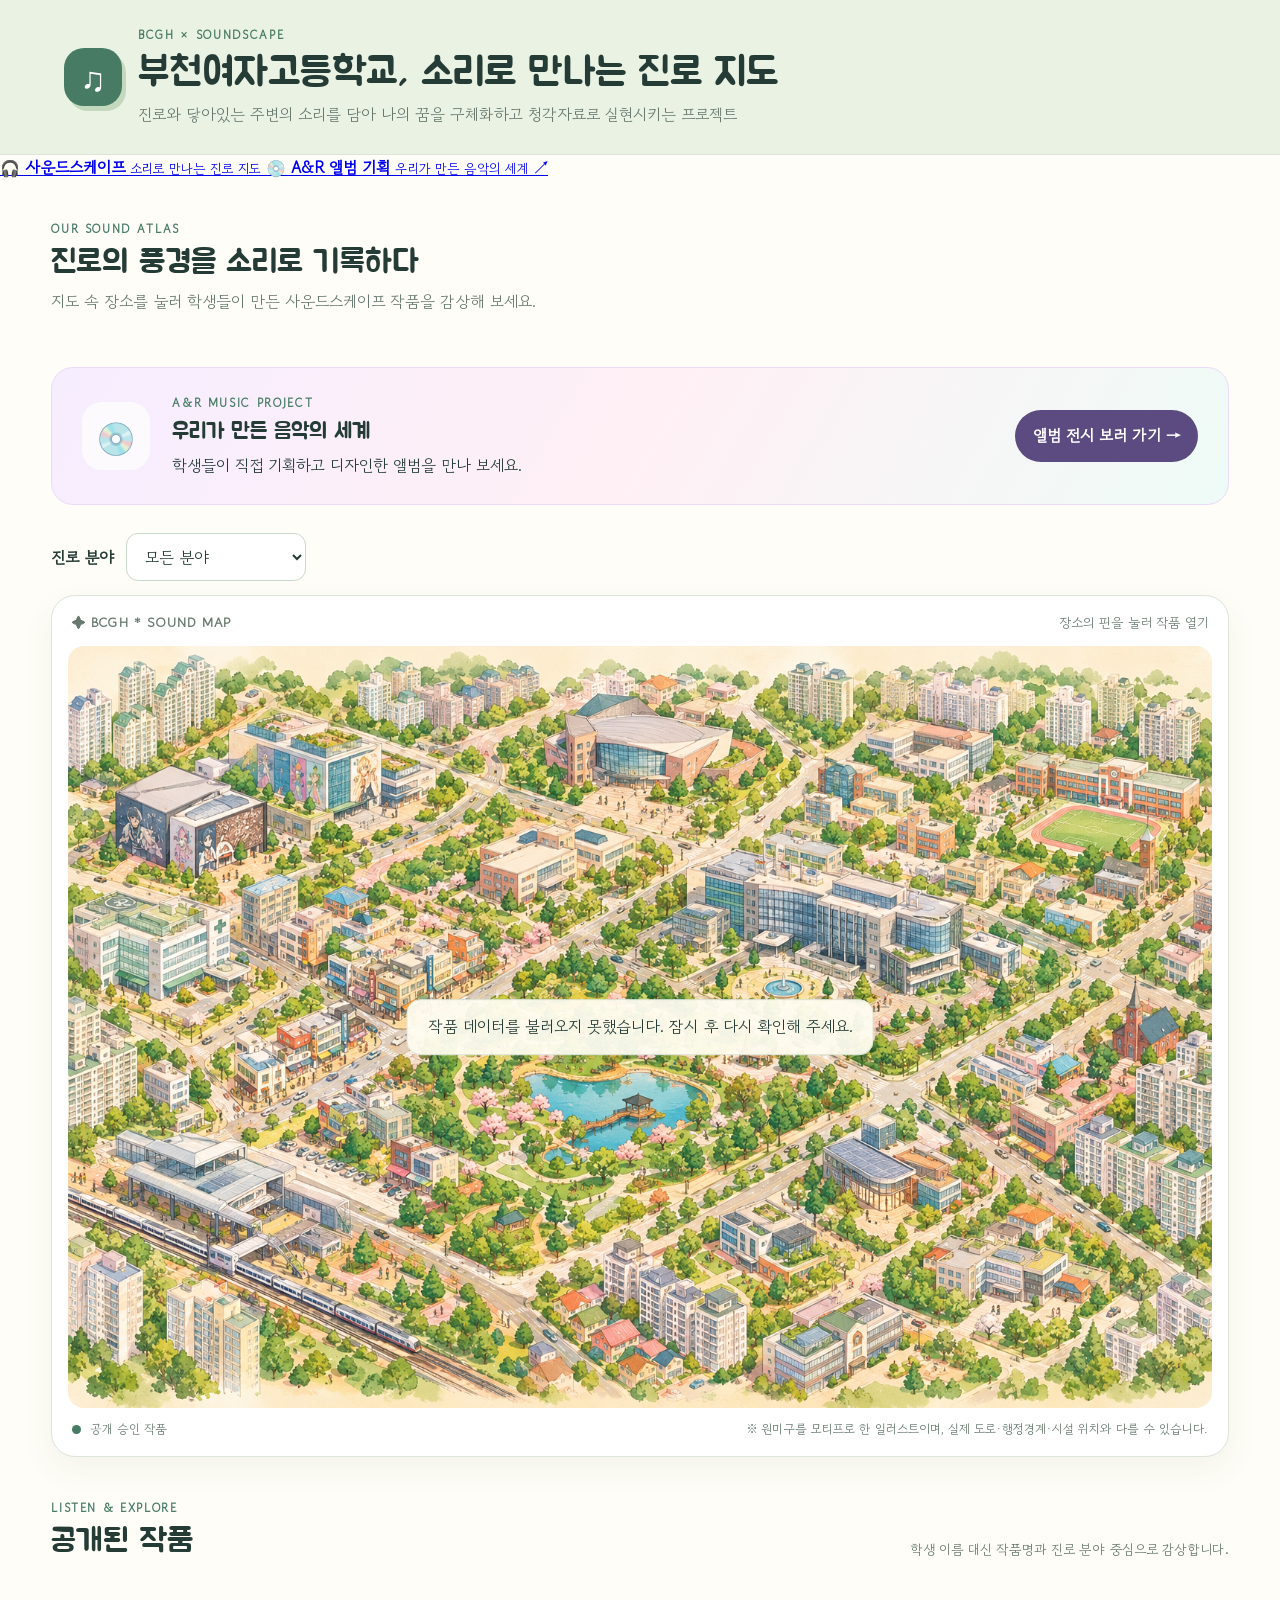
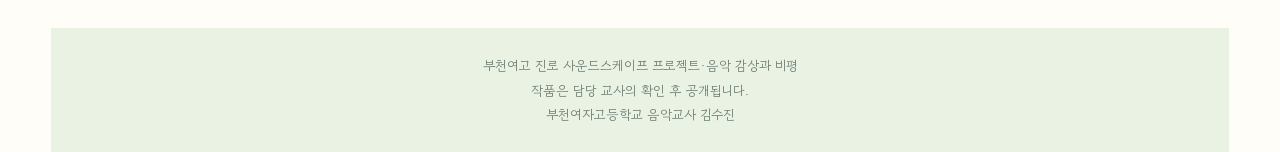
==== index.html @ 3df24463 "페이지 디자인 변경" ====
<!doctype html>
<html lang="ko">
<head>
  <meta charset="utf-8">
  <meta name="viewport" content="width=device-width, initial-scale=1">
  <meta name="description" content="진로 사운드스케이프 온라인 전시">
  <title>소리로 만나는 진로 지도</title>
  <link rel="stylesheet" href="styles.css">
</head>
<body>
  <header class="site-header">
    <div class="brand-mark" aria-hidden="true">♫</div>
    <div>
      <p class="eyebrow">BCGH × SOUNDSCAPE</p>
      <h1>부천여자고등학교, 소리로 만나는 진로 지도</h1>
      <p class="subtitle">진로와 닿아있는 주변의 소리를 담아 나의 꿈을 구체화하고 청각자료로 실현시키는 프로젝트</p>
    </div>
  </header>

  </header>

  <nav class="project-nav" aria-label="진로 체험 프로젝트">
    <a href="./index.html#soundscape-project" class="project-nav-item soundscape-nav">
      <span class="project-nav-icon">🎧</span>
      <span>
        <strong>사운드스케이프</strong>
        <small>소리로 만나는 진로 지도</small>
      </span>
    </a>

    <a href="./albums/" class="project-nav-item album-nav">
      <span class="project-nav-icon">💿</span>
      <span>
        <strong>A&R 앨범 기획</strong>
        <small>우리가 만든 음악의 세계</small>
      </span>
      <span class="project-nav-arrow">↗</span>
    </a>
  </nav>

  <main>

  <main>
   <section class="intro" id="soundscape-project">
      <div>
        <p class="section-kicker">OUR SOUND ATLAS</p>
        <h2>진로의 풍경을 소리로 기록하다</h2>
        <p>지도 속 장소를 눌러 학생들이 만든 사운드스케이프 작품을 감상해 보세요.</p>
      </div>
    </section>

    <section class="album-project-link">
      <div class="album-link-icon">💿</div>
      <div class="album-link-text">
        <p class="section-kicker">A&R MUSIC PROJECT</p>
        <h2>우리가 만든 음악의 세계</h2>
        <p>학생들이 직접 기획하고 디자인한 앨범을 만나 보세요.</p>
      </div>
      <a href="./albums/" class="album-link-button">
        앨범 전시 보러 가기 →
      </a>
    </section>

    <section class="toolbar" aria-label="작품 필터">
      <label for="careerFilter">진로 분야</label>

<select id="careerFilter">
  <option value="all">모든 분야</option>
  <option value="의료·보건·바이오">의료·보건·바이오</option>
  <option value="교육·사회복지">교육·사회복지</option>
  <option value="공학·기술·IT">공학·기술·IT</option>
  <option value="인문·사회·심리">인문·사회·심리</option>
  <option value="미디어·콘텐츠·광고">미디어·콘텐츠·광고</option>
  <option value="예술·디자인">예술·디자인</option>
  <option value="공공·법률·안전">공공·법률·안전</option>
</select>

      <span id="workCount" class="work-count" aria-live="polite"></span>
    </section>

    <section class="map-frame" aria-label="일러스트 지도와 작품 핀">
      <div class="map-heading">
        <span>✦ BCGH * SOUND MAP</span>
        <span class="map-hint">장소의 핀을 눌러 작품 열기</span>
      </div>
      <div class="map-canvas" id="mapCanvas">
        <img class="map-art" src="assets/illustrated-map.png" alt="부천 원미구의 도심과 공원, 문화시설을 모티프로 만든 일러스트 지도">
        <div id="pinLayer" class="pin-layer"></div>
        <div id="emptyMessage" class="empty-message" hidden>이 분야에 등록된 작품이 아직 없어요.</div>
      </div>
      <div class="map-legend">
        <span><i class="legend-dot"></i> 공개 승인 작품</span>
        <span>※ 원미구를 모티프로 한 일러스트이며, 실제 도로·행정경계·시설 위치와 다를 수 있습니다.</span>
      </div>
    </section>

    <section class="works-section">
      <div class="section-title-row">
        <div>
          <p class="section-kicker">LISTEN & EXPLORE</p>
          <h2>공개된 작품</h2>
        </div>
        <p class="small-note">학생 이름 대신 작품명과 진로 분야 중심으로 감상합니다.</p>
      </div>
      <div id="workList" class="work-list"></div>
    </section>
  </main>

  <footer>
    <p>부천여고 진로 사운드스케이프 프로젝트·음악 감상과 비평</p>
    <p>작품은 담당 교사의 확인 후 공개됩니다.</p>
    <p>부천여자고등학교 음악교사 김수진</p>
  </footer>

  <dialog id="workDialog" class="work-dialog">
    <button id="closeDialog" class="close-button" aria-label="팝업 닫기">×</button>
    <p id="dialogCareer" class="dialog-career"></p>
    <h2 id="dialogTitle"></h2>
    <p id="dialogPlace" class="dialog-place"></p>
    <div id="videoArea" class="video-area"></div>
    <h3>작품 기획 의도</h3>
    <p id="dialogDescription" class="dialog-description"></p>

    <p class="dialog-credit">작품 정보는 교사 검토 후 공개되었습니다.</p>
  </dialog>

  <script src="works.js"></script>
  <script src="app.js"></script>
</body>
</html>
---- styles.css ----
@import url('https://fonts.googleapis.com/css2?family=Gowun+Dodum&family=Jua&display=swap');

:root {
--ink: #243b36;
--muted: #687a70;
--paper: #fffdf7;
--green: #477b63;
--green-dark: #2d5946;
--peach: #f2b48d;
--line: #dce5d8;
--card: #ffffff;
}
* { box-sizing: border-box; }
body {
margin: 0; background: var(--paper); color: var(--ink);
font-family: "Gowun Dodum", sans-serif; line-height: 1.6;
}
.site-header {
display: flex; align-items: center; gap: 16px; padding: 26px max(5vw, 20px);
background: #eaf2e4; border-bottom: 1px solid var(--line);
}
.brand-mark {
width: 58px; height: 58px; border-radius: 20px; display: grid; place-items: center;
background: var(--green); color: white; font-size: 34px; box-shadow: 4px 5px 0 #c4d8bd;
}
.eyebrow, .section-kicker { margin: 0 0 4px; letter-spacing: .14em; color: var(--green); font-size: .74rem; font-weight: bold; }
h1, h2, h3, p { margin-top: 0; }
h1, h2 { font-family: "Jua", sans-serif; font-weight: 400; line-height: 1.2; }
h1 { font-size: clamp(1.65rem, 4vw, 2.5rem); margin-bottom: 5px; }
.subtitle { margin: 0; color: var(--muted); }
main { width: min(1180px, 92vw); margin: 0 auto; }
.intro { display: flex; justify-content: space-between; align-items: end; gap: 24px; padding: 40px 0 24px; }
.intro h2, .section-title-row h2 { margin-bottom: 8px; font-size: clamp(1.5rem, 3vw, 2rem); }
.intro p:last-child { margin-bottom: 0; color: var(--muted); }
.submit-link {
flex-shrink: 0; text-decoration: none; color: white; background: var(--green-dark);
padding: 12px 18px; border-radius: 999px; font-weight: bold;
}
.submit-link:hover { background: var(--green); }
.toolbar { display: flex; align-items: center; gap: 12px; margin: 12px 0 14px; }
.toolbar label { font-weight: bold; }
select { border: 1px solid #c8d8c8; background: white; color: var(--ink); padding: 10px 14px; border-radius: 12px; font: inherit; }
.work-count { margin-left: auto; color: var(--muted); font-size: .9rem; }
.map-frame { background: #fff; border: 1px solid var(--line); border-radius: 24px; padding: 16px; box-shadow: 0 12px 32px #294c3510; }
.map-heading, .map-legend { display: flex; justify-content: space-between; gap: 12px; color: var(--muted); font-size: .83rem; }
.map-heading { padding: 0 4px 12px; font-weight: bold; letter-spacing: .08em; }
.map-hint { letter-spacing: 0; font-weight: normal; }
.map-canvas { position: relative; overflow: hidden; border-radius: 16px; background: #eaf3df; isolation: isolate; }
.map-art { display: block; width: 100%; height: auto; }
.pin-layer { position: absolute; inset: 0; pointer-events: none; }
.map-pin {
position: absolute; transform: translate(-50%, -100%); pointer-events: auto;
display: inline-flex; align-items: center; justify-content: center; gap: 6px;
border: 2px solid #fffdf7; background: #315e49; color: white;
border-radius: 999px; padding: 8px 12px; min-height: 38px;
box-shadow: 0 4px 0 #24493635, 0 8px 18px #1f3d2c30;
cursor: pointer; font-family: inherit; font-weight: bold;
font-size: clamp(11px, 1.15vw, 14px); white-space: nowrap;
max-width: 32%; overflow: hidden; text-overflow: ellipsis;
transition: transform .16s ease, background .16s ease, box-shadow .16s ease;
}
.pin-icon { font-size: 1.12em; line-height: 1; flex: 0 0 auto; }
.pin-label { overflow: hidden; text-overflow: ellipsis; }
.map-pin::after {
content: ""; position: absolute; width: 9px; height: 9px; bottom: -6px;
left: calc(50% - 5px); background: #315e49; transform: rotate(45deg);
border-right: 2px solid #fffdf7; border-bottom: 2px solid #fffdf7;
}
.map-pin:hover, .map-pin:focus-visible {
background: #a95d3d; outline: 3px solid #fff8;
transform: translate(-50%, -100%) scale(1.04);
box-shadow: 0 4px 0 #24493635, 0 10px 22px #1f3d2c40;
}
.map-pin:hover::after, .map-pin:focus-visible::after { background: #a95d3d; }
.empty-message { position: absolute; left: 50%; top: 50%; transform: translate(-50%, -50%); background: #fffdf2ee; border: 1px solid var(--line); border-radius: 14px; padding: 14px 20px; text-align: center; }
.map-legend { padding: 12px 4px 0; font-size: .78rem; }
.legend-dot { display: inline-block; width: 9px; height: 9px; background: var(--green); border-radius: 50%; margin-right: 5px; }
.works-section { padding: 42px 0; }
.section-title-row { display: flex; align-items: end; justify-content: space-between; gap: 20px; margin-bottom: 18px; }
.small-note { color: var(--muted); font-size: .85rem; margin-bottom: 8px; }
.work-list { display: grid; grid-template-columns: repeat(3, minmax(0, 1fr)); gap: 14px; }
.work-card { background: white; border: 1px solid var(--line); border-radius: 18px; padding: 18px; }
.work-card .tag { display: inline-block; padding: 4px 9px; border-radius: 999px; background: #edf4e9; color: var(--green-dark); font-size: .76rem; margin-bottom: 10px; }
.work-card h3 { font-family: "Jua", sans-serif; font-size: 1.18rem; margin-bottom: 5px; }
.work-card p { color: var(--muted); font-size: .9rem; margin-bottom: 12px; }
.card-button { border: 0; border-radius: 10px; padding: 9px 12px; background: #f6e6d8; color: #70442e; font: inherit; cursor: pointer; }
footer { padding: 24px 5vw; text-align: center; background: #eaf2e4; color: var(--muted); font-size: .83rem; }
footer p { margin: 3px; }
.work-dialog { width: min(700px, 92vw); max-height: 88vh; overflow-y: auto; border: 0; border-radius: 22px; padding: 28px; color: var(--ink); box-shadow: 0 20px 80px #10281d55; }
.work-dialog::backdrop { background: #172d25b8; backdrop-filter: blur(3px); }
.close-button { float: right; border: 0; background: #edf4e9; color: var(--ink); border-radius: 50%; width: 38px; height: 38px; font-size: 1.6rem; cursor: pointer; }
.dialog-career { color: var(--green); font-size: .85rem; font-weight: bold; margin-bottom: 6px; }
.work-dialog h2 { font-size: 1.7rem; margin: 0 44px 6px 0; }
.dialog-place { color: var(--muted); font-size: .9rem; }

/* 영상 팝업 영역 */
.video-area {
  margin: 12px 0;
  background: #182a22;
  border-radius: 14px;
  overflow: hidden;
  aspect-ratio: auto;
  display: flex;
  flex-direction: column;
  align-items: stretch;
  justify-content: flex-start;
  color: white;
}

/* Google Drive 영상 */
.video-area iframe,
#videoArea iframe {
  display: block;
  width: 100%;
  height: auto;
  aspect-ratio: 16 / 9;
  min-height: 0;
  flex-shrink: 0;
  border: 0;
  border-radius: 0;
}

/* 영상 아래 안내 링크: PC와 모바일 공통 */
.video-area a,
#videoArea a {
  display: flex !important;
  align-items: center;
  box-sizing: border-box;
  width: 100%;
  height: 28px;
  min-height: 0;
  margin: 2px 0 0 !important;
  padding: 0 8px !important;
  overflow: hidden;
  color: #dcefe3;
  font-size: 12px;
  line-height: 1;
  font-weight: normal;
  text-decoration: none;
  white-space: nowrap;
  text-overflow: ellipsis;
}

.video-area a:hover,
#videoArea a:hover {
  text-decoration: underline;
}

/* 영상이 없을 때 표시되는 안내 */
.video-placeholder {
  padding: 20px;
  text-align: center;
  line-height: 1.6;
}

.video-placeholder { padding: 24px; text-align: center; }
.dialog-description { white-space: pre-line; }
.dialog-credit { border-top: 1px solid var(--line); padding-top: 12px; color: var(--muted); font-size: .8rem; margin-bottom: 0; }
@media (max-width: 720px) {
.intro, .section-title-row { align-items: start; flex-direction: column; }
.submit-link { align-self: start; }
.work-list { grid-template-columns: 1fr; }
.map-frame { padding: 9px; border-radius: 17px; }
.map-legend { flex-direction: column; gap: 4px; }
.map-pin { width: 35px; height: 35px; min-height: 35px; padding: 0; gap: 0; font-size: 15px; max-width: none; }
  

@media (max-width: 600px) {
  #videoArea iframe {
    min-height: 200px;
  }
}

.pin-label { display: none; }
.map-pin::after { width: 7px; height: 7px; bottom: -5px; left: calc(50% - 4px); }
.site-header { padding-top: 20px; padding-bottom: 20px; }
}
/* ==========================================
   감상 댓글 (styles.css 맨 아래에 이어 붙이기)
========================================== */

/* 댓글까지 들어가면 팝업이 길어지므로 팝업 안에서 스크롤 */
.work-dialog {
  max-height: 90vh;
  overflow-y: auto;
}

.comment-section {
  margin-top: 12px;
  padding-top: 20px;
  border-top: 1px solid var(--line);
}
.comment-section h3 {
  margin: 0 0 6px;
}

.comment-note {
  margin: 0 0 14px;
  font-size: 0.88rem;
  line-height: 1.6;
  opacity: 0.8;
}

.comment-list {
  display: grid;
  gap: 10px;
  margin: 0 0 16px;
  padding: 0;
  list-style: none;
}

.comment-item {
  padding: 10px 14px;
  border-radius: 14px;
  background: rgba(71, 123, 99, 0.08);
}

.comment-meta {
  display: flex;
  gap: 8px;
  align-items: baseline;
  margin: 0 0 4px;
  font-size: 0.82rem;
}

.comment-meta strong {
  color: var(--green, #477b63);
}

.comment-meta span {
  opacity: 0.6;
}

.comment-text {
  margin: 0;
  line-height: 1.6;
  white-space: pre-wrap;
  overflow-wrap: anywhere;
}

.comment-empty {
  padding: 10px 2px;
  font-size: 0.9rem;
  opacity: 0.7;
}

.comment-form {
  display: grid;
  gap: 8px;
}

.comment-form input[type="text"],
.comment-form textarea {
  width: 100%;
  box-sizing: border-box;
  padding: 10px 12px;
  border: 1px solid rgba(71, 123, 99, 0.45);
  border-radius: 12px;
  font: inherit;
  background: #fff;
}

.comment-form textarea {
  min-height: 84px;
  resize: vertical;
}

.comment-form input:focus-visible,
.comment-form textarea:focus-visible {
  outline: 2px solid var(--green, #477b63);
  outline-offset: 1px;
}

.comment-form-row {
  display: flex;
  gap: 10px;
  align-items: center;
  justify-content: space-between;
}

.comment-count {
  font-size: 0.8rem;
  opacity: 0.65;
}

.comment-submit {
  padding: 9px 20px;
  border: 0;
  border-radius: 999px;
  font: inherit;
  color: #fff;
  background: var(--green, #477b63);
  cursor: pointer;
}

.comment-submit:disabled {
  opacity: 0.55;
  cursor: wait;
}

.comment-status {
  min-height: 1.4em;
  margin: 0;
  font-size: 0.88rem;
}

.comment-status.is-error {
  color: #b3402a;
}

.comment-status.is-ok {
  color: var(--green, #477b63);
}

/* 자동 입력 방지용 숨은 칸 (사람에게는 보이지 않음) */
.comment-hp {
  position: absolute;
  left: -9999px;
  width: 1px;
  height: 1px;
  overflow: hidden;
}

/* A&R 앨범 전시 페이지 연결 카드 */
.album-project-link {
  display: flex;
  align-items: center;
  gap: 22px;
  margin: 28px 0;
  padding: 26px 30px;
  border: 1px solid #eadcf8;
  border-radius: 22px;
  background: linear-gradient(120deg, #f6edff, #fff0f5, #eefbf6);
}

.album-link-icon {
  display: flex;
  align-items: center;
  justify-content: center;
  flex-shrink: 0;
  width: 68px;
  height: 68px;
  border-radius: 20px;
  background: #ffffffb8;
  font-size: 2rem;
}

.album-link-text {
  flex: 1;
}

.album-link-text .section-kicker {
  margin-bottom: 6px;
}

.album-link-text h2 {
  margin: 0 0 8px;
  font-size: 1.35rem;
}

.album-link-text > p:last-child {
  margin: 0;
  line-height: 1.6;
}

.album-link-button {
  display: inline-block;
  flex-shrink: 0;
  padding: 13px 18px;
  border-radius: 999px;
  background: #5b4b80;
  color: white;
  text-decoration: none;
  font-weight: bold;
  transition: transform 0.2s, background 0.2s;
}

.album-link-button:hover {
  transform: translateY(-2px);
  background: #463662;
}

@media (max-width: 640px) {
  .album-project-link {
    flex-wrap: wrap;
    gap: 14px;
    padding: 22px;
  }

  .album-link-icon {
    width: 54px;
    height: 54px;
  }

  .album-link-text {
    flex-basis: calc(100% - 75px);
  }

  .album-link-button {
    width: 100%;
    text-align: center;
    box-sizing: border-box;
  }
}
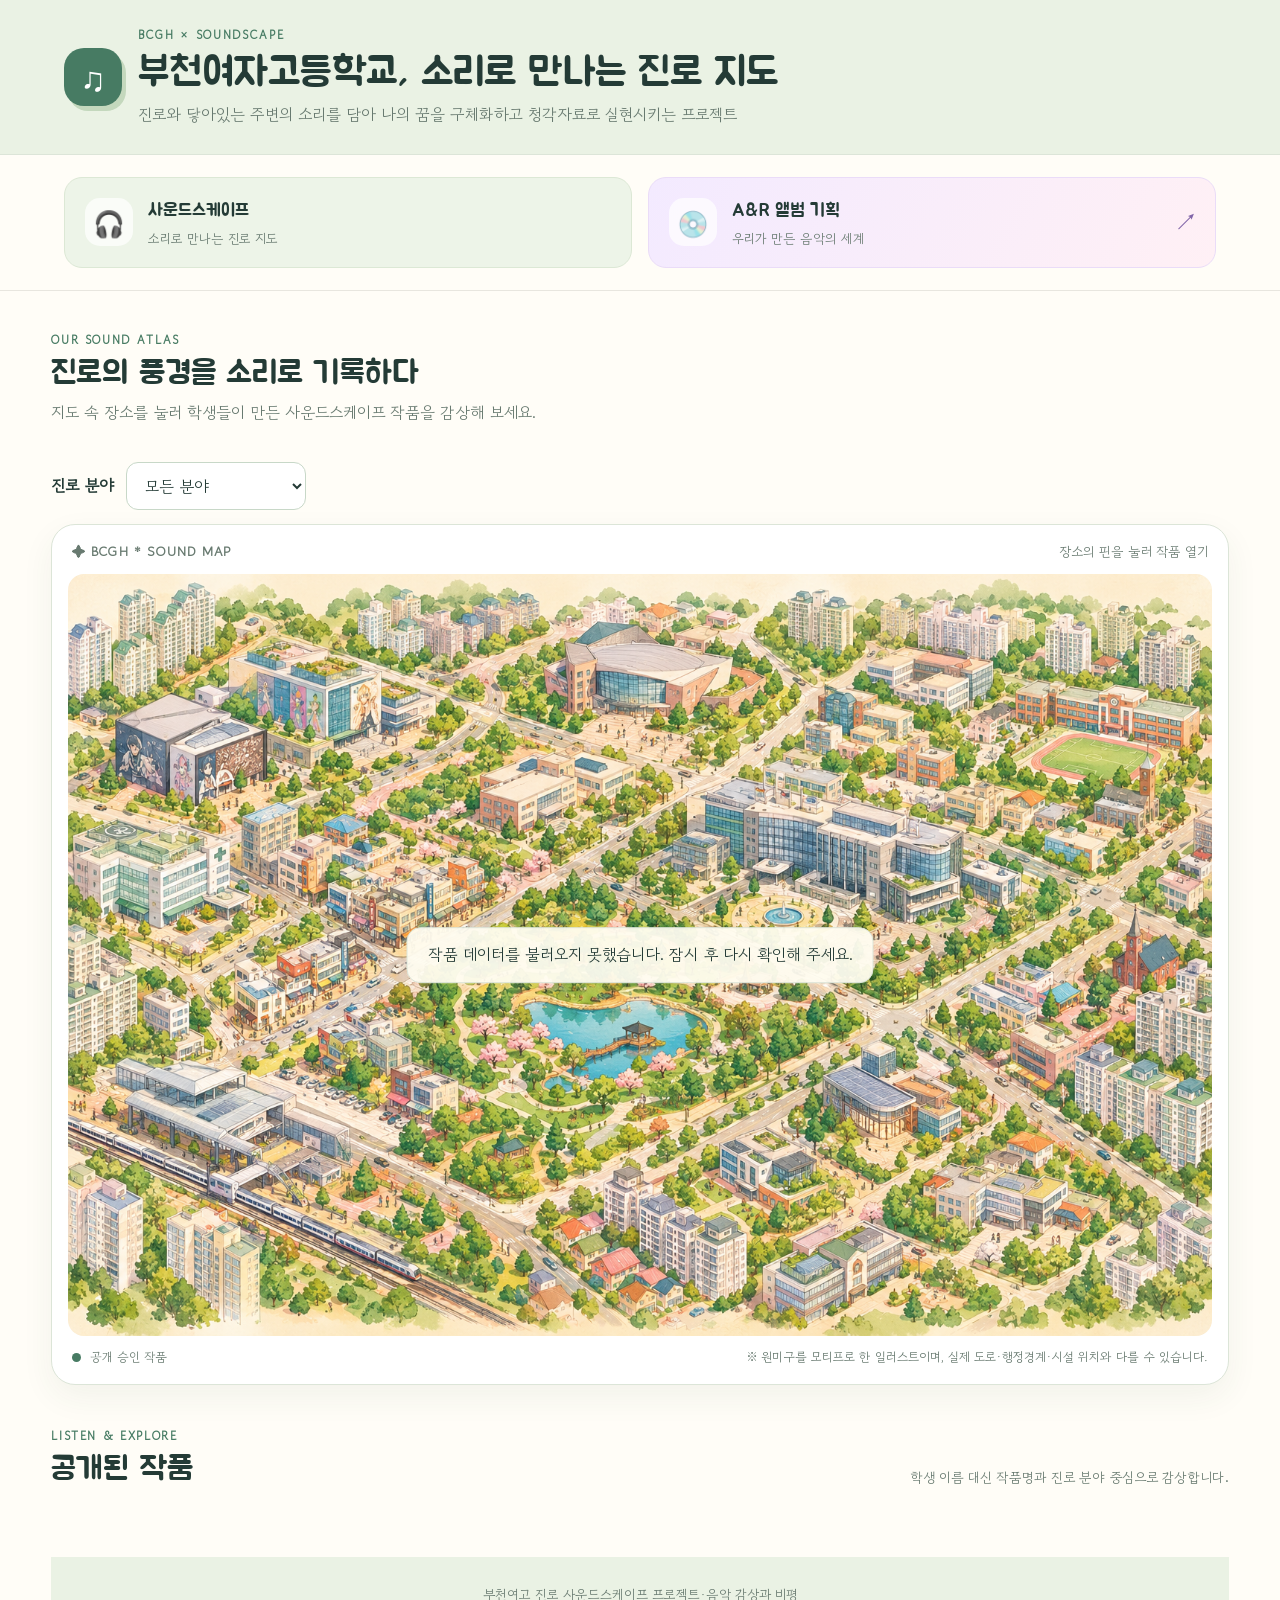
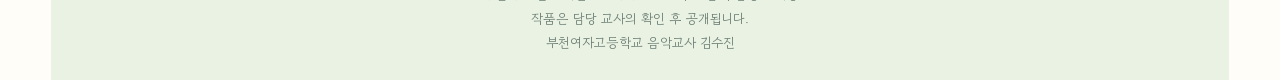
==== commit c5bf02cf: "중간 섹션 삭제" ====
--- a/index.html
+++ b/index.html
@@ -47,18 +47,6 @@
         <h2>진로의 풍경을 소리로 기록하다</h2>
         <p>지도 속 장소를 눌러 학생들이 만든 사운드스케이프 작품을 감상해 보세요.</p>
       </div>
-    </section>
-
-    <section class="album-project-link">
-      <div class="album-link-icon">💿</div>
-      <div class="album-link-text">
-        <p class="section-kicker">A&R MUSIC PROJECT</p>
-        <h2>우리가 만든 음악의 세계</h2>
-        <p>학생들이 직접 기획하고 디자인한 앨범을 만나 보세요.</p>
-      </div>
-      <a href="./albums/" class="album-link-button">
-        앨범 전시 보러 가기 →
-      </a>
     </section>
 
     <section class="toolbar" aria-label="작품 필터">
--- a/styles.css
+++ b/styles.css
@@ -402,3 +402,89 @@
     box-sizing: border-box;
   }
 }
+
+/* 진로 체험 프로젝트 선택 메뉴 */
+.project-nav {
+  display: grid;
+  grid-template-columns: repeat(2, minmax(0, 1fr));
+  gap: 16px;
+  padding: 22px max(5vw, 20px);
+  background: #fffdf7;
+  border-bottom: 1px solid #e8e6df;
+}
+
+.project-nav-item {
+  display: flex;
+  align-items: center;
+  gap: 15px;
+  min-width: 0;
+  padding: 18px 20px;
+  border: 1px solid transparent;
+  border-radius: 18px;
+  color: #243b36;
+  text-decoration: none;
+  transition: transform 0.2s, box-shadow 0.2s;
+}
+
+.project-nav-item:hover {
+  transform: translateY(-3px);
+  box-shadow: 0 8px 22px #243b3612;
+}
+
+.soundscape-nav {
+  background: #edf4e8;
+  border-color: #dce8d5;
+}
+
+.album-nav {
+  background: linear-gradient(120deg, #f3eaff, #fff0f5);
+  border-color: #eadcf8;
+}
+
+.project-nav-icon {
+  display: grid;
+  place-items: center;
+  flex-shrink: 0;
+  width: 48px;
+  height: 48px;
+  border-radius: 15px;
+  background: #ffffffb8;
+  font-size: 1.6rem;
+}
+
+.project-nav-item strong,
+.project-nav-item small {
+  display: block;
+}
+
+.project-nav-item strong {
+  font-family: "Jua", sans-serif;
+  font-size: 1.15rem;
+  font-weight: 400;
+}
+
+.project-nav-item small {
+  margin-top: 4px;
+  color: #687a70;
+  font-size: 0.82rem;
+  line-height: 1.5;
+}
+
+.project-nav-arrow {
+  margin-left: auto;
+  font-size: 1.25rem;
+  color: #8065a8;
+}
+
+@media (max-width: 600px) {
+  .project-nav {
+    grid-template-columns: 1fr;
+    gap: 10px;
+    padding-top: 16px;
+    padding-bottom: 16px;
+  }
+
+  .project-nav-item {
+    padding: 15px;
+  }
+}
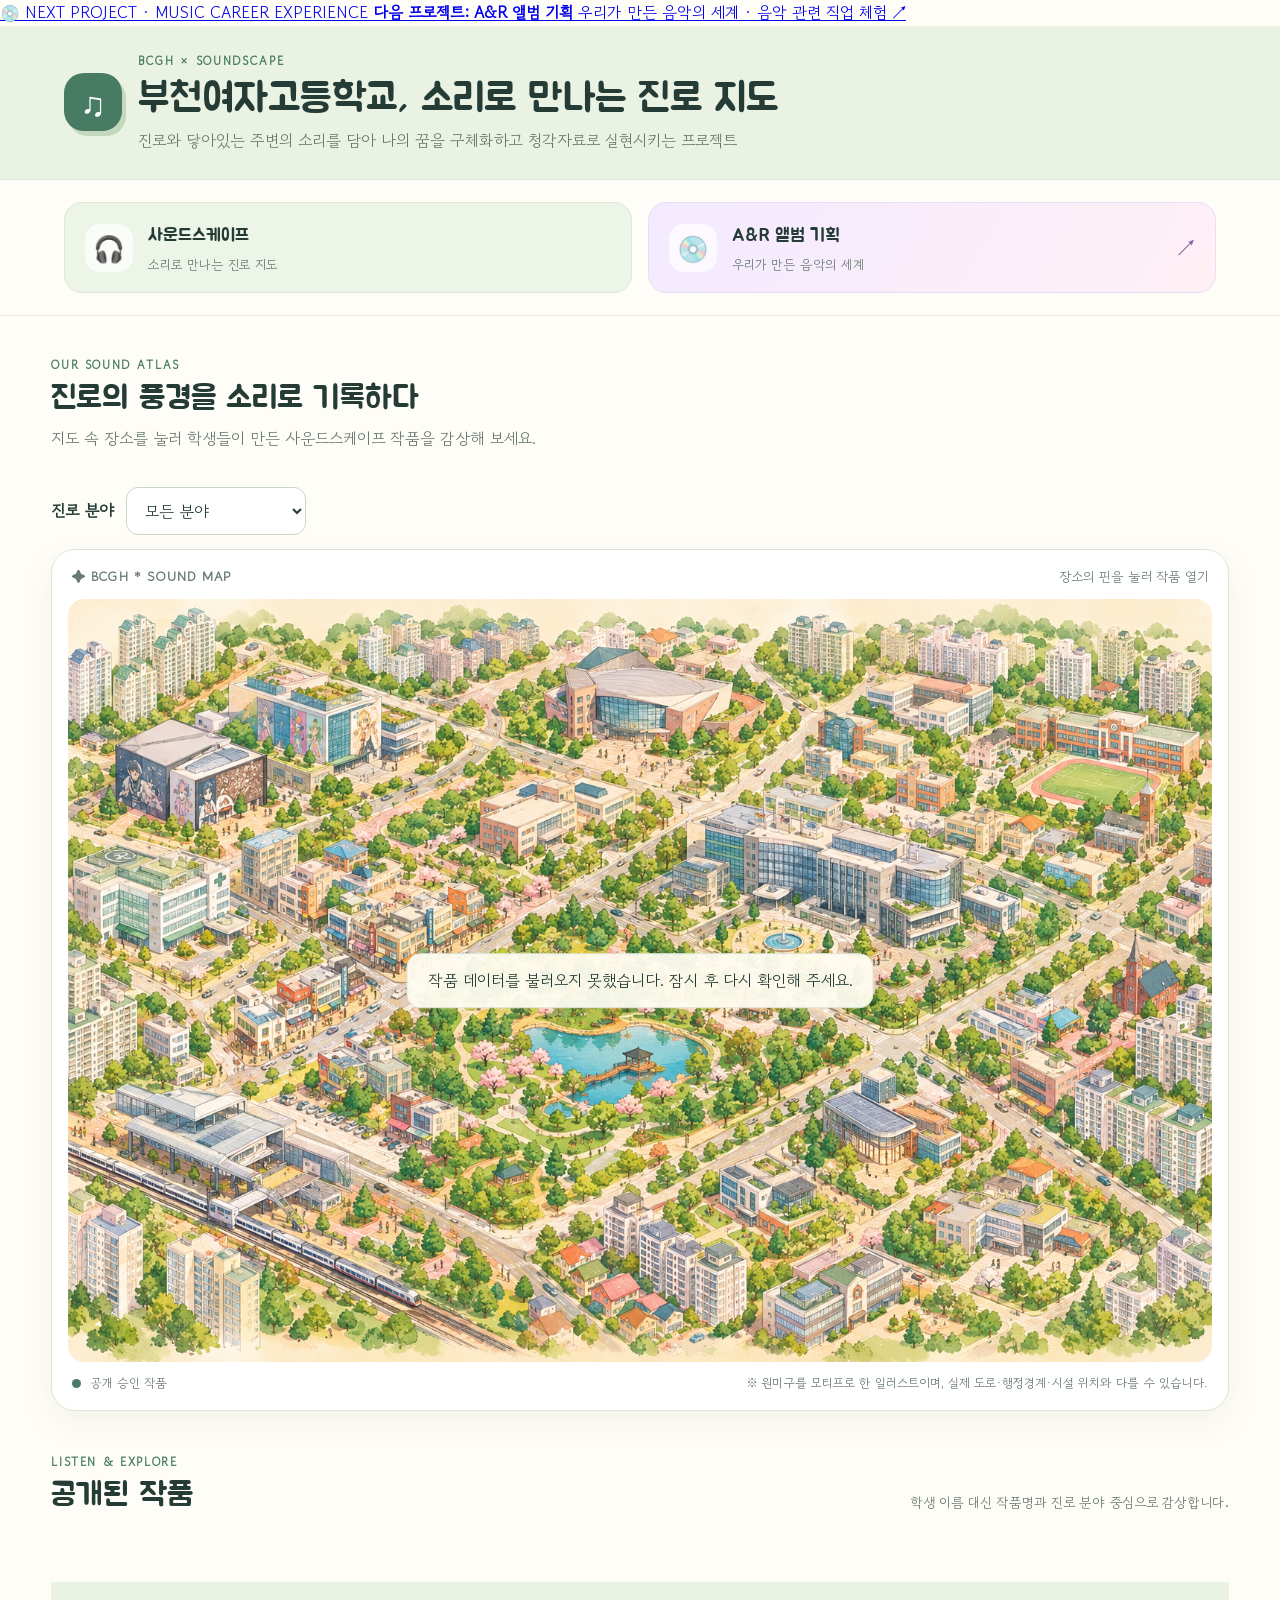
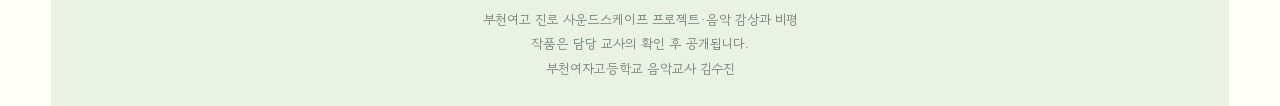
==== commit 713f09f2: "상단 배너처럼 링크 위치 수정" ====
--- a/index.html
+++ b/index.html
@@ -8,6 +8,23 @@
   <link rel="stylesheet" href="styles.css">
 </head>
 <body>
+  
+<a href="./albums/" class="next-project-banner">
+  <span class="next-project-icon">💿</span>
+
+  <span class="next-project-content">
+    <span class="next-project-label">
+      NEXT PROJECT · MUSIC CAREER EXPERIENCE
+    </span>
+    <strong>다음 프로젝트: A&R 앨범 기획</strong>
+    <span class="next-project-description">
+      우리가 만든 음악의 세계 · 음악 관련 직업 체험
+    </span>
+  </span>
+
+  <span class="next-project-arrow" aria-hidden="true">↗</span>
+</a>
+
   <header class="site-header">
     <div class="brand-mark" aria-hidden="true">♫</div>
     <div>
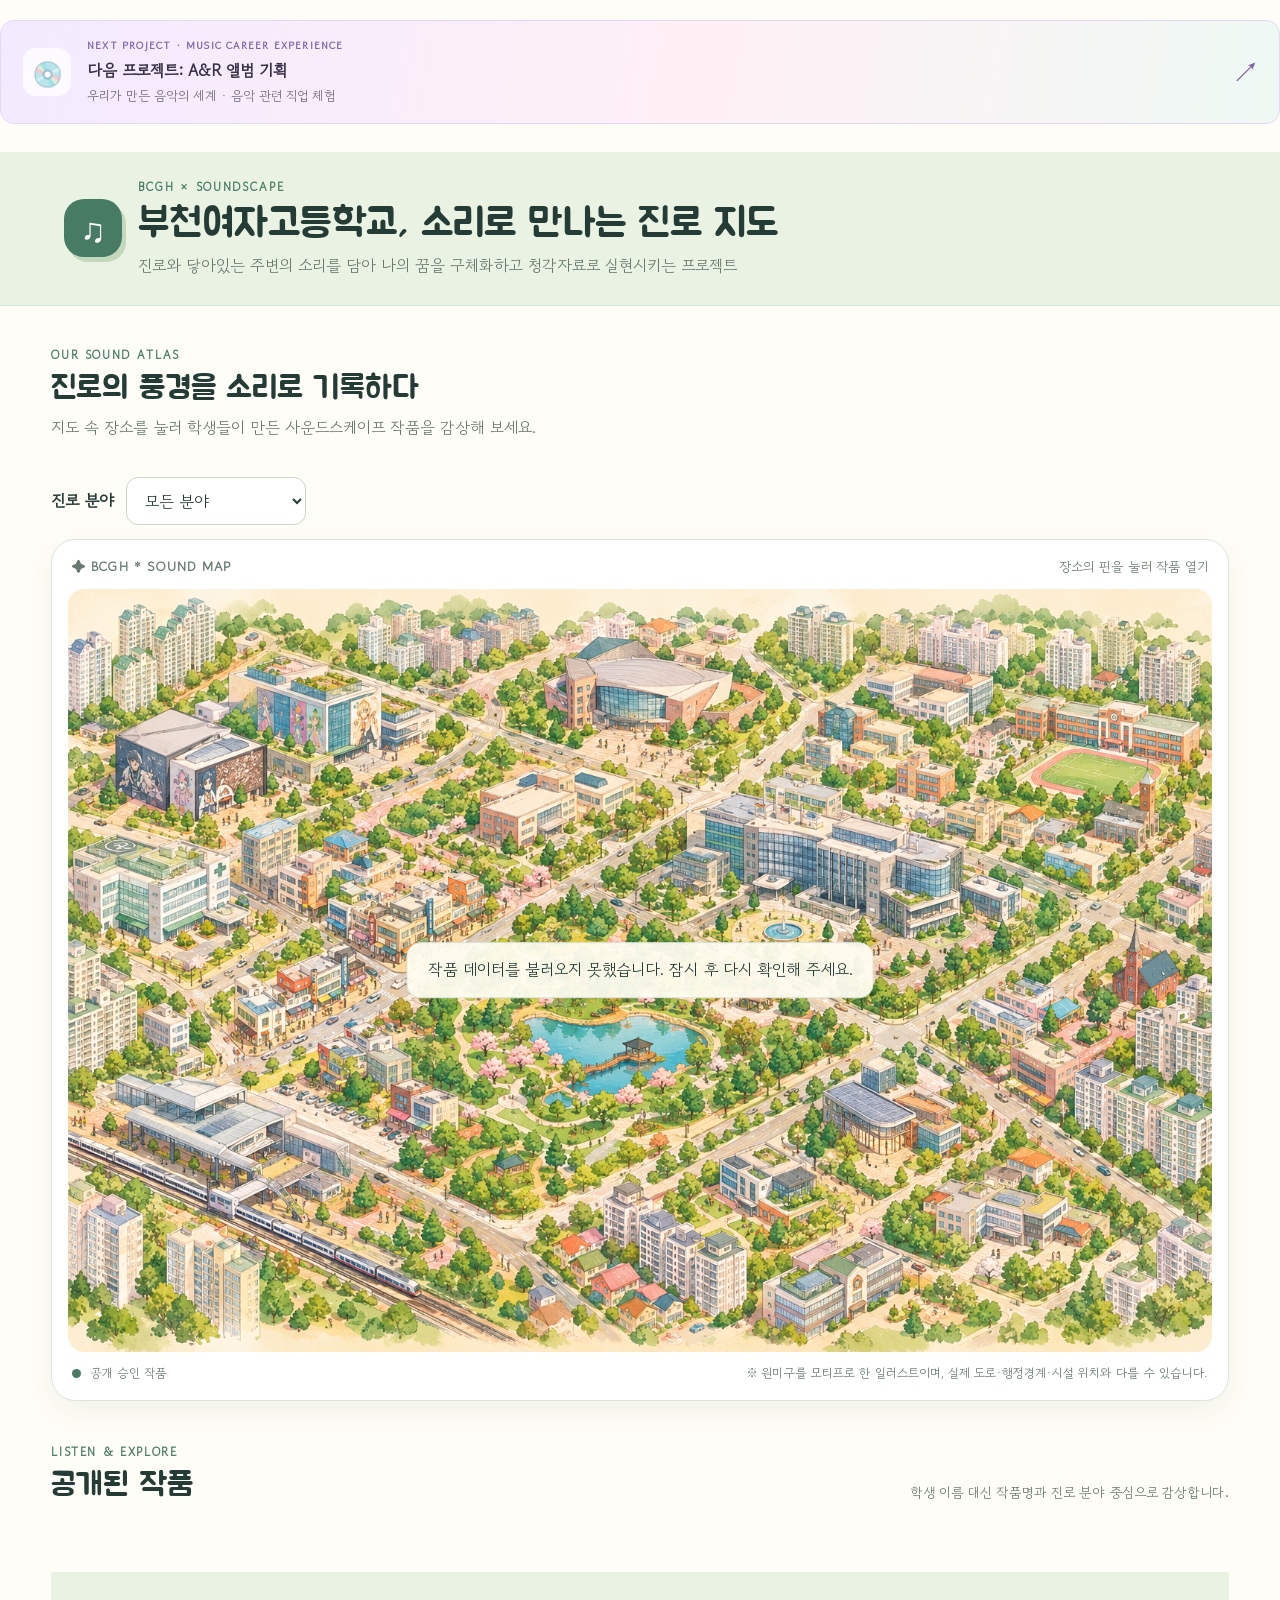
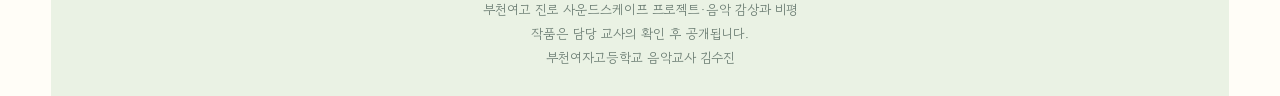
==== commit 8a86f999: "링크 두개 상제" ====
--- a/index.html
+++ b/index.html
@@ -35,25 +35,6 @@
   </header>
 
   </header>
-
-  <nav class="project-nav" aria-label="진로 체험 프로젝트">
-    <a href="./index.html#soundscape-project" class="project-nav-item soundscape-nav">
-      <span class="project-nav-icon">🎧</span>
-      <span>
-        <strong>사운드스케이프</strong>
-        <small>소리로 만나는 진로 지도</small>
-      </span>
-    </a>
-
-    <a href="./albums/" class="project-nav-item album-nav">
-      <span class="project-nav-icon">💿</span>
-      <span>
-        <strong>A&R 앨범 기획</strong>
-        <small>우리가 만든 음악의 세계</small>
-      </span>
-      <span class="project-nav-arrow">↗</span>
-    </a>
-  </nav>
 
   <main>
 
--- a/styles.css
+++ b/styles.css
@@ -488,3 +488,101 @@
     padding: 15px;
   }
 }
+
+/* 다음 프로젝트 안내 띠 배너 */
+.next-project-banner {
+  display: flex;
+  align-items: center;
+  gap: 16px;
+  margin: 20px 0 28px;
+  padding: 17px 22px;
+  border: 1px solid #e5d8f5;
+  border-radius: 14px;
+  background: linear-gradient(100deg, #f3eaff 0%, #fff0f5 55%, #eef9f4 100%);
+  color: #383047;
+  text-decoration: none;
+  transition: transform 0.2s ease, box-shadow 0.2s ease;
+}
+
+.next-project-banner:hover {
+  transform: translateY(-2px);
+  box-shadow: 0 6px 18px rgba(86, 63, 115, 0.12);
+}
+
+.next-project-icon {
+  display: grid;
+  place-items: center;
+  flex-shrink: 0;
+  width: 48px;
+  height: 48px;
+  border-radius: 13px;
+  background: rgba(255, 255, 255, 0.8);
+  font-size: 25px;
+}
+
+.next-project-content {
+  display: flex;
+  flex: 1;
+  flex-direction: column;
+  gap: 4px;
+  min-width: 0;
+}
+
+.next-project-label {
+  color: #8065a8;
+  font-size: 10px;
+  font-weight: 700;
+  letter-spacing: 1.2px;
+}
+
+.next-project-content strong {
+  font-size: 16px;
+  line-height: 1.5;
+}
+
+.next-project-description {
+  color: #71687d;
+  font-size: 13px;
+  line-height: 1.5;
+}
+
+.next-project-arrow {
+  flex-shrink: 0;
+  color: #8065a8;
+  font-size: 24px;
+  transition: transform 0.2s ease;
+}
+
+.next-project-banner:hover .next-project-arrow {
+  transform: translate(3px, -3px);
+}
+
+@media (max-width: 600px) {
+  .next-project-banner {
+    gap: 11px;
+    padding: 14px;
+    margin-top: 16px;
+    position: sticky;
+    top: 0;
+    z-index: 1000;
+  }
+
+  .next-project-icon {
+    width: 40px;
+    height: 40px;
+    font-size: 21px;
+  }
+
+  .next-project-content strong {
+    font-size: 14px;
+  }
+
+  .next-project-description {
+    font-size: 12px;
+  }
+
+  .next-project-label {
+    font-size: 9px;
+    letter-spacing: 0.5px;
+  }
+}
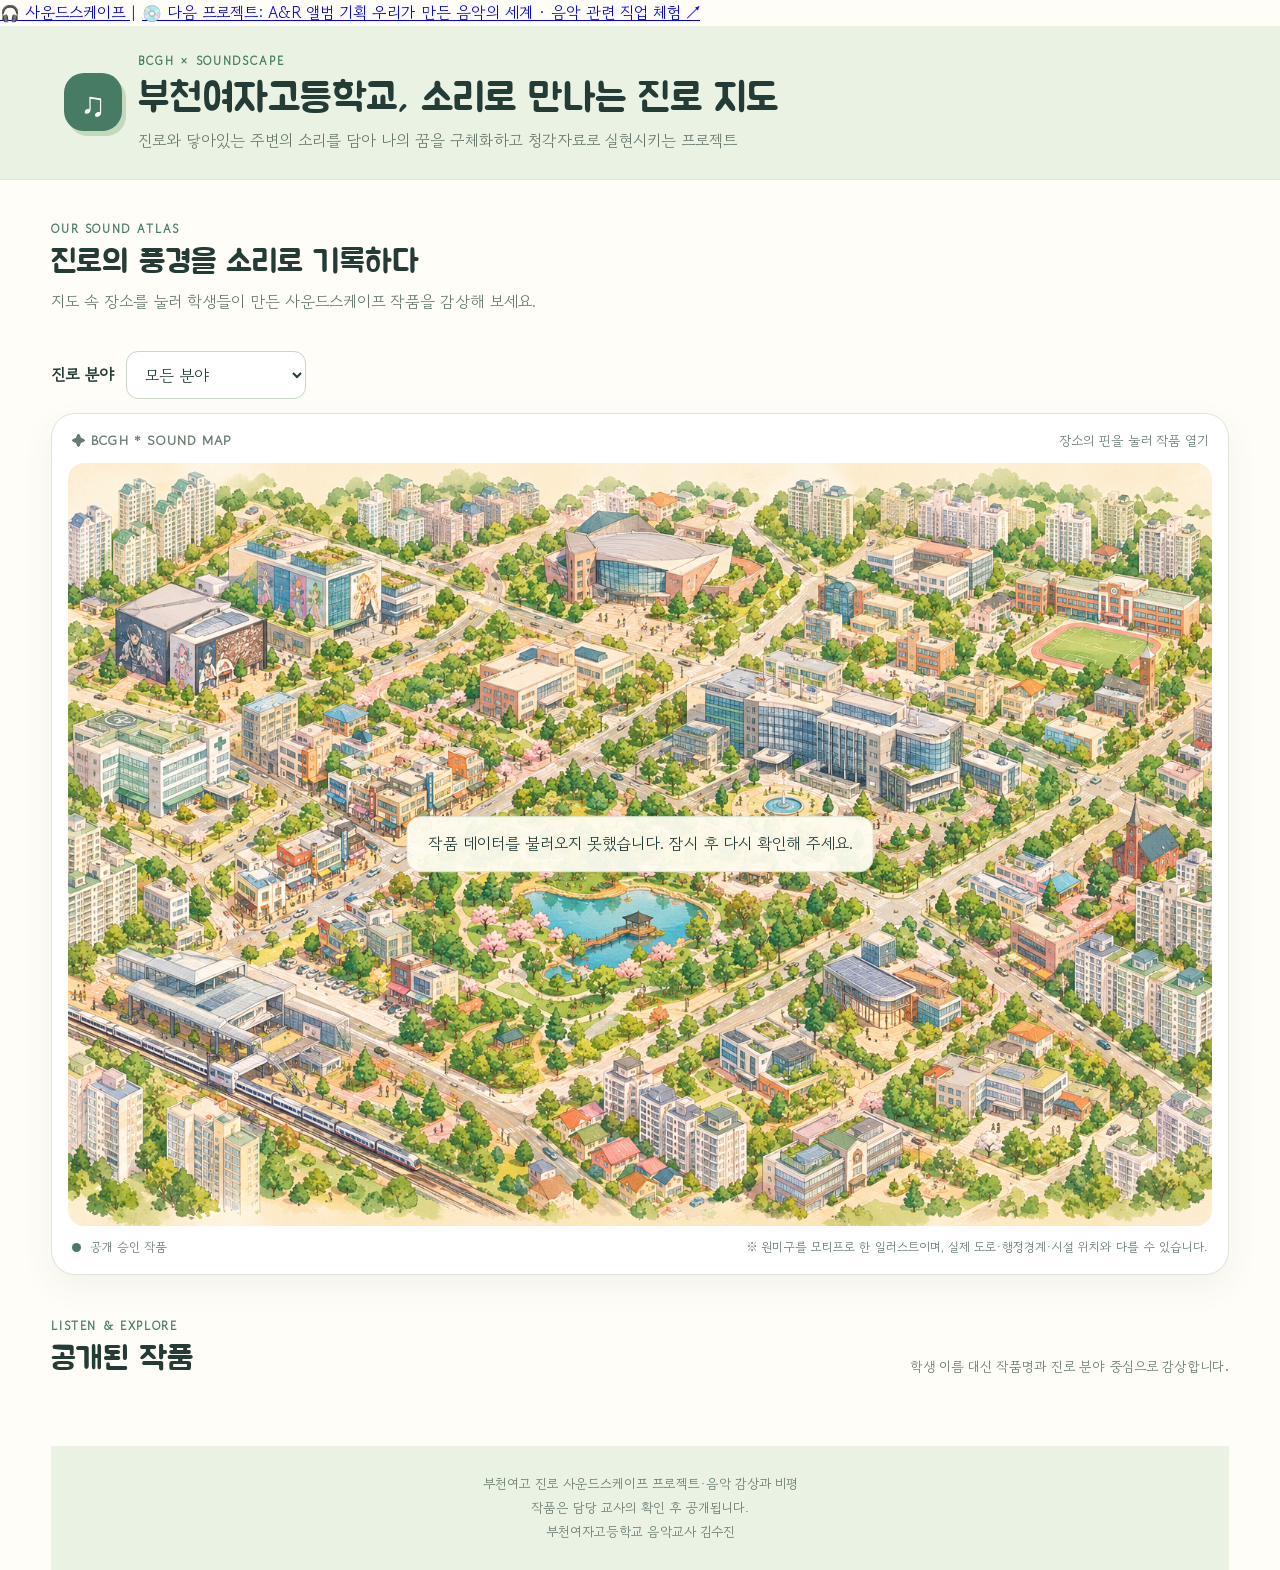
==== commit 90c3b264: "띠지 형식으로 수정" ====
--- a/index.html
+++ b/index.html
@@ -9,21 +9,17 @@
 </head>
 <body>
   
-<a href="./albums/" class="next-project-banner">
-  <span class="next-project-icon">💿</span>
-
-  <span class="next-project-content">
-    <span class="next-project-label">
-      NEXT PROJECT · MUSIC CAREER EXPERIENCE
-    </span>
-    <strong>다음 프로젝트: A&R 앨범 기획</strong>
-    <span class="next-project-description">
-      우리가 만든 음악의 세계 · 음악 관련 직업 체험
-    </span>
-  </span>
-
-  <span class="next-project-arrow" aria-hidden="true">↗</span>
-</a>
+<nav class="project-ribbon" aria-label="다른 진로 체험 프로젝트">
+  <a href="./index.html" class="ribbon-home">
+    🎧 사운드스케이프
+  </a>
+  <span class="ribbon-divider">|</span>
+  <a href="./albums/" class="ribbon-album">
+    💿 다음 프로젝트: A&R 앨범 기획
+    <span class="ribbon-subtitle">우리가 만든 음악의 세계 · 음악 관련 직업 체험</span>
+    <span class="ribbon-arrow">↗</span>
+  </a>
+</nav>
 
   <header class="site-header">
     <div class="brand-mark" aria-hidden="true">♫</div>
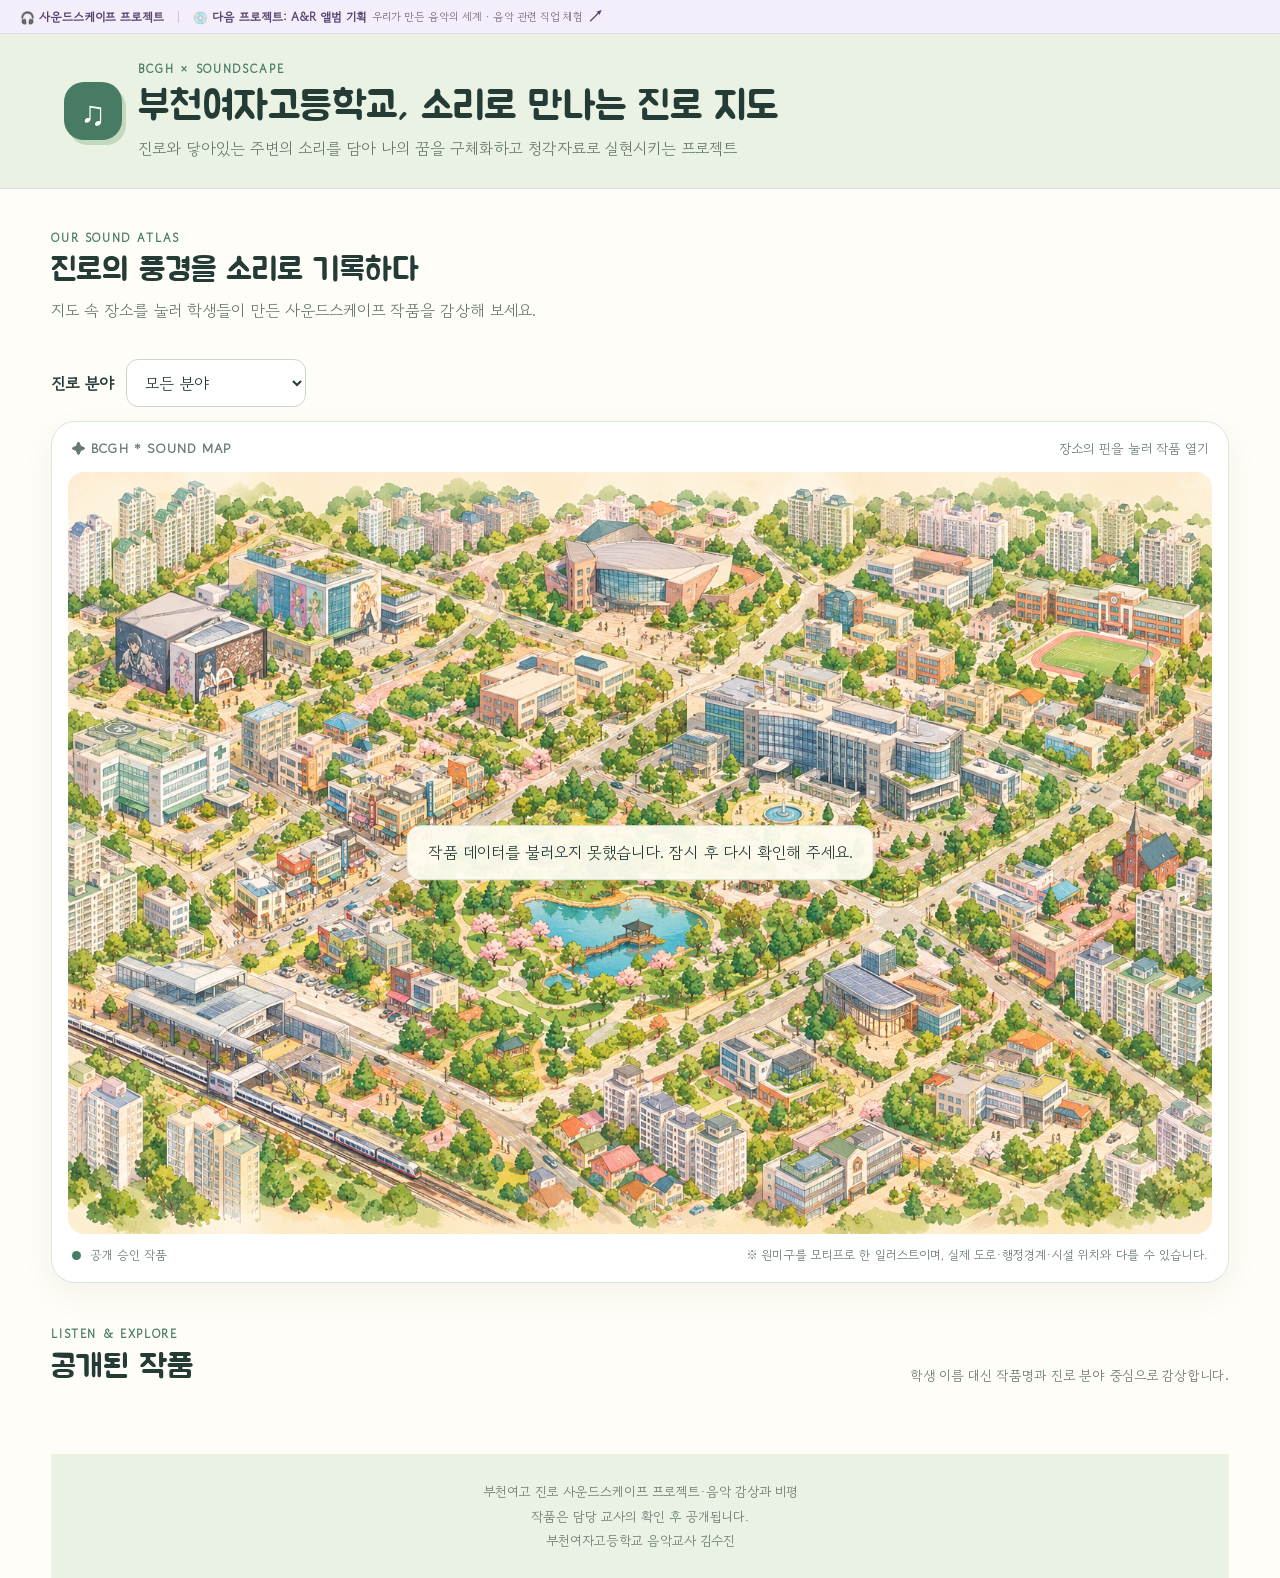
==== commit 88cfc37d: "내용 수정" ====
--- a/index.html
+++ b/index.html
@@ -11,7 +11,7 @@
   
 <nav class="project-ribbon" aria-label="다른 진로 체험 프로젝트">
   <a href="./index.html" class="ribbon-home">
-    🎧 사운드스케이프
+    🎧 사운드스케이프 프로젝트
   </a>
   <span class="ribbon-divider">|</span>
   <a href="./albums/" class="ribbon-album">
--- a/styles.css
+++ b/styles.css
@@ -489,100 +489,69 @@
   }
 }
 
-/* 다음 프로젝트 안내 띠 배너 */
-.next-project-banner {
-  display: flex;
-  align-items: center;
-  gap: 16px;
-  margin: 20px 0 28px;
-  padding: 17px 22px;
-  border: 1px solid #e5d8f5;
-  border-radius: 14px;
-  background: linear-gradient(100deg, #f3eaff 0%, #fff0f5 55%, #eef9f4 100%);
-  color: #383047;
+
+/* 최상단 프로젝트 링크 띠 */
+.project-ribbon {
+  position: sticky;
+  top: 0;
+  z-index: 1000;
+  display: flex;
+  align-items: center;
+  flex-wrap: wrap;
+  gap: 12px;
+  min-height: 34px;
+  padding: 5px 20px;
+  box-sizing: border-box;
+  background: #f3eef9;
+  border-bottom: 1px solid #e4d9f0;
+  font-size: 12px;
+  line-height: 1.5;
+}
+
+.project-ribbon a {
+  display: inline-flex;
+  align-items: center;
+  gap: 6px;
+  color: #57436f;
   text-decoration: none;
-  transition: transform 0.2s ease, box-shadow 0.2s ease;
-}
-
-.next-project-banner:hover {
-  transform: translateY(-2px);
-  box-shadow: 0 6px 18px rgba(86, 63, 115, 0.12);
-}
-
-.next-project-icon {
-  display: grid;
-  place-items: center;
-  flex-shrink: 0;
-  width: 48px;
-  height: 48px;
-  border-radius: 13px;
-  background: rgba(255, 255, 255, 0.8);
-  font-size: 25px;
-}
-
-.next-project-content {
-  display: flex;
-  flex: 1;
-  flex-direction: column;
-  gap: 4px;
-  min-width: 0;
-}
-
-.next-project-label {
-  color: #8065a8;
-  font-size: 10px;
-  font-weight: 700;
-  letter-spacing: 1.2px;
-}
-
-.next-project-content strong {
-  font-size: 16px;
-  line-height: 1.5;
-}
-
-.next-project-description {
-  color: #71687d;
-  font-size: 13px;
-  line-height: 1.5;
-}
-
-.next-project-arrow {
-  flex-shrink: 0;
-  color: #8065a8;
-  font-size: 24px;
-  transition: transform 0.2s ease;
-}
-
-.next-project-banner:hover .next-project-arrow {
-  transform: translate(3px, -3px);
+}
+
+.project-ribbon a:hover {
+  color: #9a5cb5;
+  text-decoration: underline;
+}
+
+.ribbon-home {
+  white-space: nowrap;
+  font-weight: 600;
+}
+
+.ribbon-divider {
+  color: #c2b4d2;
+}
+
+.ribbon-album {
+  flex-wrap: wrap;
+  font-weight: 600;
+}
+
+.ribbon-subtitle {
+  color: #796b87;
+  font-size: 11px;
+  font-weight: 400;
+}
+
+.ribbon-arrow {
+  font-size: 14px;
 }
 
 @media (max-width: 600px) {
-  .next-project-banner {
-    gap: 11px;
-    padding: 14px;
-    margin-top: 16px;
-    position: sticky;
-    top: 0;
-    z-index: 1000;
-  }
-
-  .next-project-icon {
-    width: 40px;
-    height: 40px;
-    font-size: 21px;
-  }
-
-  .next-project-content strong {
-    font-size: 14px;
-  }
-
-  .next-project-description {
-    font-size: 12px;
-  }
-
-  .next-project-label {
-    font-size: 9px;
-    letter-spacing: 0.5px;
-  }
-}
+  .project-ribbon {
+    gap: 5px 9px;
+    padding: 7px 12px;
+  }
+
+  .ribbon-subtitle {
+    display: none;
+  }
+}
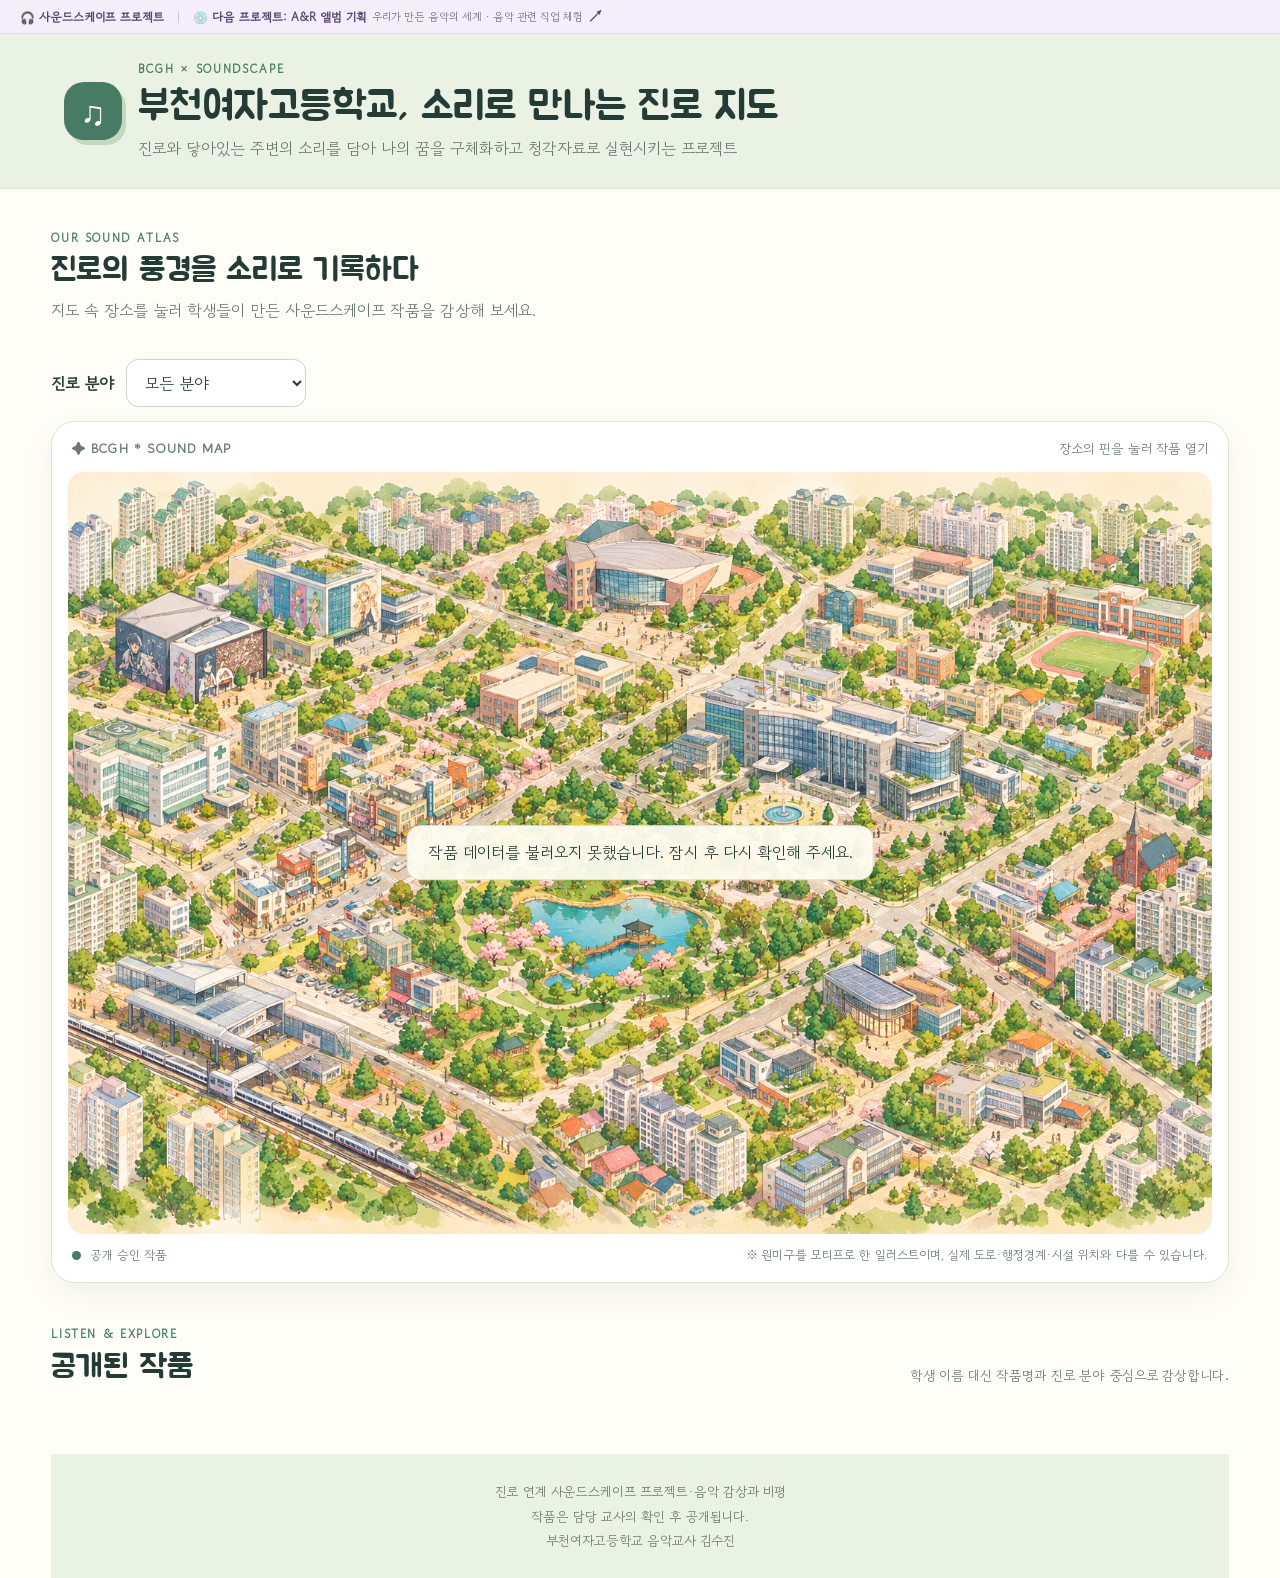
==== commit c9ba836a: "내용 수정" ====
--- a/index.html
+++ b/index.html
@@ -89,7 +89,7 @@
   </main>
 
   <footer>
-    <p>부천여고 진로 사운드스케이프 프로젝트·음악 감상과 비평</p>
+    <p>진로 연계 사운드스케이프 프로젝트·음악 감상과 비평</p>
     <p>작품은 담당 교사의 확인 후 공개됩니다.</p>
     <p>부천여자고등학교 음악교사 김수진</p>
   </footer>
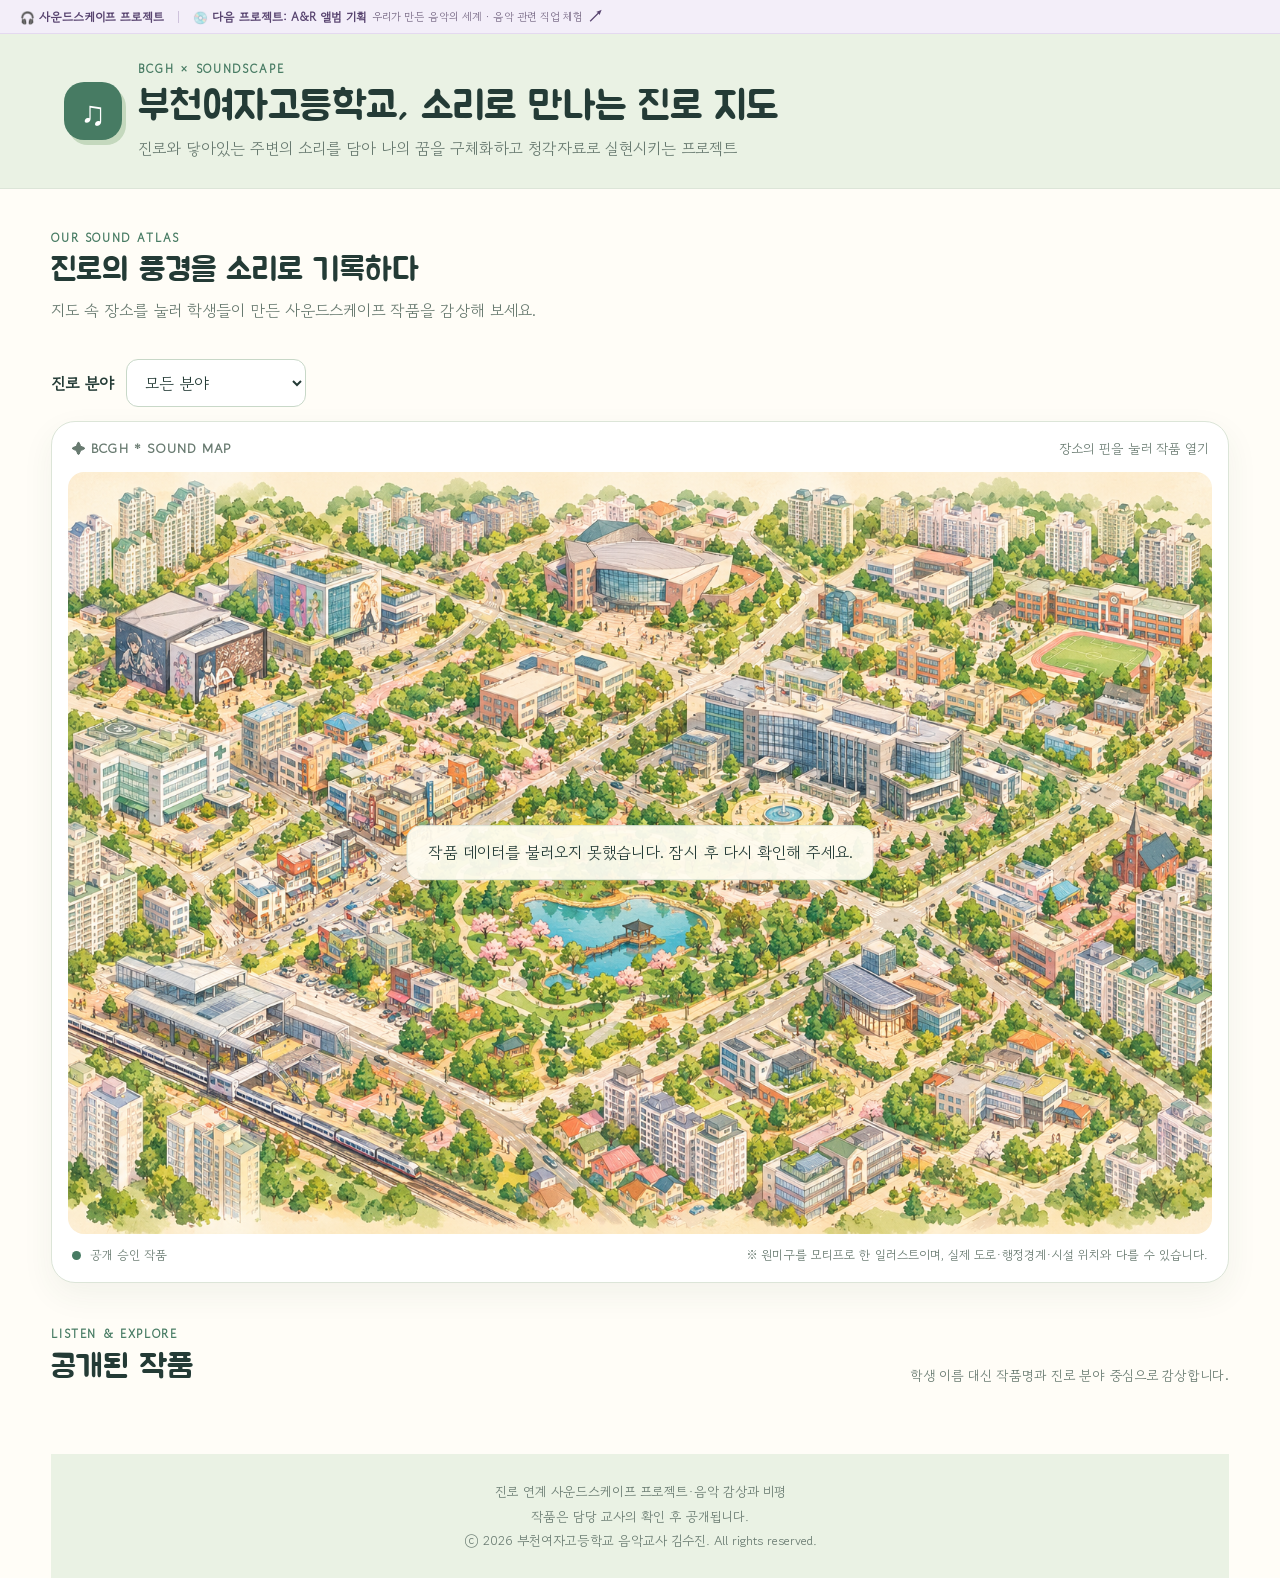
==== commit 4a5a2f50: "Update index.html" ====
--- a/index.html
+++ b/index.html
@@ -91,7 +91,7 @@
   <footer>
     <p>진로 연계 사운드스케이프 프로젝트·음악 감상과 비평</p>
     <p>작품은 담당 교사의 확인 후 공개됩니다.</p>
-    <p>부천여자고등학교 음악교사 김수진</p>
+    <p>ⓒ 2026 부천여자고등학교 음악교사 김수진. All rights reserved.</p>
   </footer>
 
   <dialog id="workDialog" class="work-dialog">
